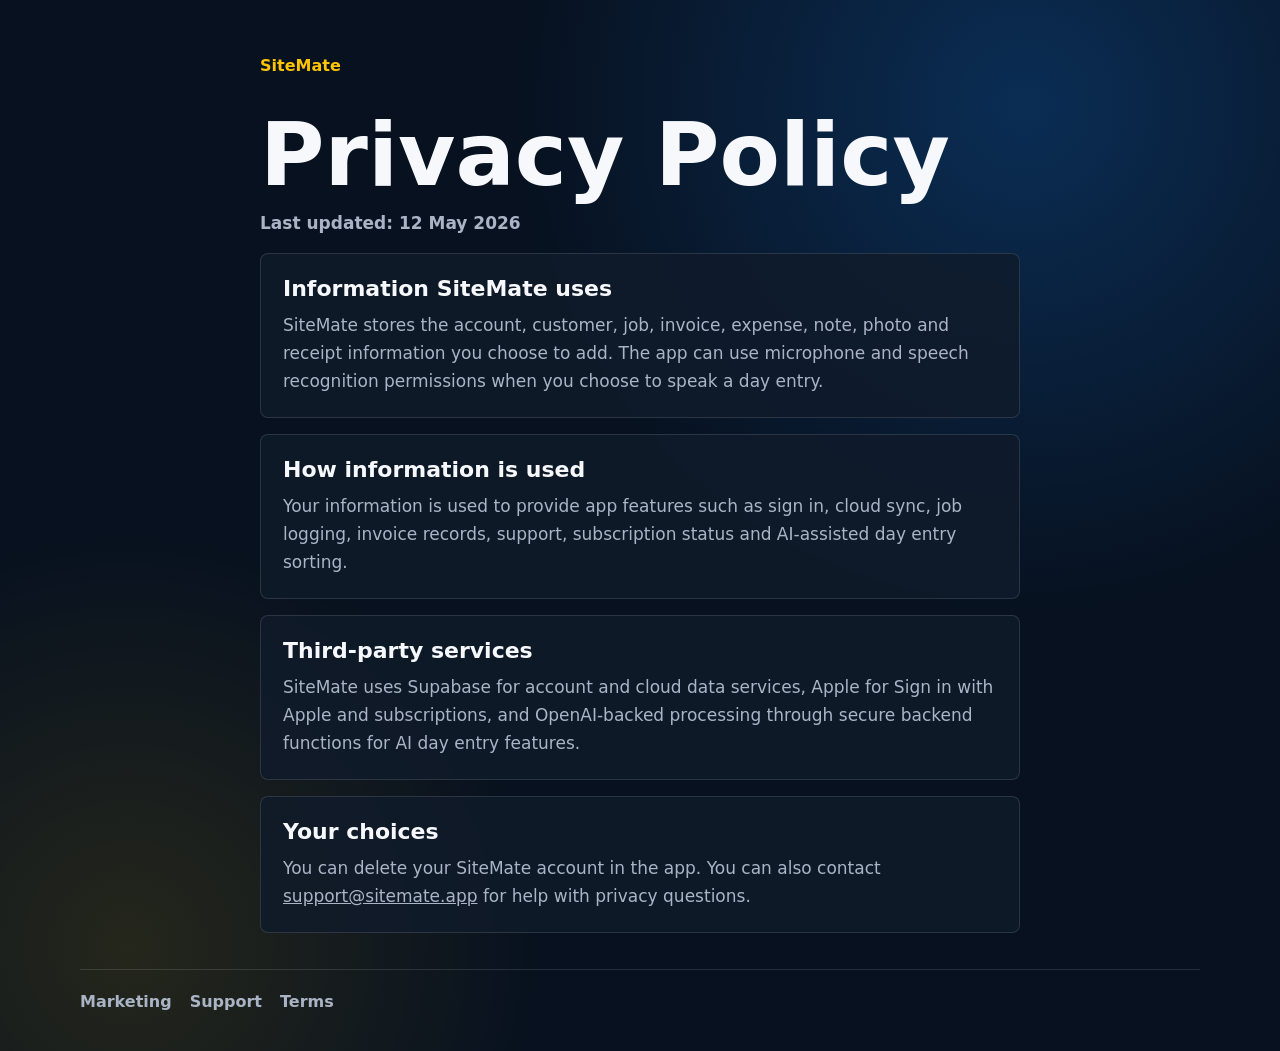
==== privacy.html @ 9e6efddb "Publish SiteMate pages" ====
<!doctype html>
<html lang="en">
<head>
  <meta charset="utf-8">
  <meta name="viewport" content="width=device-width, initial-scale=1">
  <title>SiteMate Privacy Policy</title>
  <meta name="description" content="Privacy policy for SiteMate.">
  <link rel="stylesheet" href="styles.css">
</head>
<body>
  <main class="page narrow">
    <a class="back" href="index.html">SiteMate</a>
    <h1>Privacy Policy</h1>
    <p class="muted">Last updated: 12 May 2026</p>

    <section class="panel">
      <h2>Information SiteMate uses</h2>
      <p>SiteMate stores the account, customer, job, invoice, expense, note, photo and receipt information you choose to add. The app can use microphone and speech recognition permissions when you choose to speak a day entry.</p>
    </section>

    <section class="panel">
      <h2>How information is used</h2>
      <p>Your information is used to provide app features such as sign in, cloud sync, job logging, invoice records, support, subscription status and AI-assisted day entry sorting.</p>
    </section>

    <section class="panel">
      <h2>Third-party services</h2>
      <p>SiteMate uses Supabase for account and cloud data services, Apple for Sign in with Apple and subscriptions, and OpenAI-backed processing through secure backend functions for AI day entry features.</p>
    </section>

    <section class="panel">
      <h2>Your choices</h2>
      <p>You can delete your SiteMate account in the app. You can also contact <a href="mailto:support@sitemate.app">support@sitemate.app</a> for help with privacy questions.</p>
    </section>
  </main>

  <footer>
    <a href="index.html">Marketing</a>
    <a href="support.html">Support</a>
    <a href="terms.html">Terms</a>
  </footer>
</body>
</html>
---- styles.css ----
:root {
  color-scheme: dark;
  --bg: #07111f;
  --panel: #101b2b;
  --text: #f6f8fb;
  --muted: #aab4c5;
  --blue: #1687ff;
  --yellow: #ffc400;
  --line: rgba(255, 255, 255, 0.12);
}

* {
  box-sizing: border-box;
}

body {
  margin: 0;
  min-height: 100vh;
  font-family: Inter, ui-sans-serif, system-ui, -apple-system, BlinkMacSystemFont, "Segoe UI", sans-serif;
  color: var(--text);
  background:
    radial-gradient(circle at 80% 10%, rgba(22, 135, 255, 0.24), transparent 32rem),
    radial-gradient(circle at 10% 90%, rgba(255, 196, 0, 0.12), transparent 26rem),
    var(--bg);
}

a {
  color: inherit;
}

.page {
  width: min(1120px, calc(100% - 40px));
  margin: 0 auto;
  padding: 56px 0 36px;
}

.narrow {
  width: min(760px, calc(100% - 40px));
}

.hero {
  min-height: 58vh;
  display: grid;
  align-content: center;
}

.logo {
  width: 96px;
  height: 96px;
  border-radius: 22px;
  box-shadow: 0 18px 60px rgba(0, 0, 0, 0.34);
}

.eyebrow,
.muted {
  color: var(--muted);
  font-weight: 700;
}

h1 {
  margin: 14px 0 12px;
  font-size: clamp(44px, 8vw, 88px);
  letter-spacing: 0;
  line-height: 0.95;
}

h2 {
  margin: 0 0 10px;
  font-size: 22px;
}

p {
  margin: 0;
  color: var(--muted);
  font-size: 17px;
  line-height: 1.65;
}

.lead {
  max-width: 760px;
  font-size: clamp(20px, 3vw, 28px);
  line-height: 1.35;
}

.actions {
  display: flex;
  gap: 12px;
  flex-wrap: wrap;
  margin-top: 28px;
}

.button {
  display: inline-flex;
  align-items: center;
  justify-content: center;
  min-height: 48px;
  padding: 0 20px;
  border-radius: 8px;
  font-weight: 800;
  text-decoration: none;
}

.primary {
  background: var(--blue);
}

.secondary {
  border: 1px solid var(--line);
  background: rgba(255, 255, 255, 0.05);
}

.grid {
  display: grid;
  grid-template-columns: repeat(4, minmax(0, 1fr));
  gap: 14px;
}

article,
.panel {
  padding: 22px;
  border: 1px solid var(--line);
  border-radius: 8px;
  background: rgba(16, 27, 43, 0.82);
}

.panel {
  margin-top: 16px;
}

.back {
  display: inline-block;
  margin-bottom: 24px;
  color: var(--yellow);
  font-weight: 800;
  text-decoration: none;
}

footer {
  width: min(1120px, calc(100% - 40px));
  margin: 0 auto;
  padding: 22px 0 40px;
  display: flex;
  gap: 18px;
  border-top: 1px solid var(--line);
}

footer a {
  color: var(--muted);
  font-weight: 700;
  text-decoration: none;
}

@media (max-width: 820px) {
  .grid {
    grid-template-columns: 1fr;
  }

  .hero {
    min-height: auto;
    padding-top: 32px;
  }
}
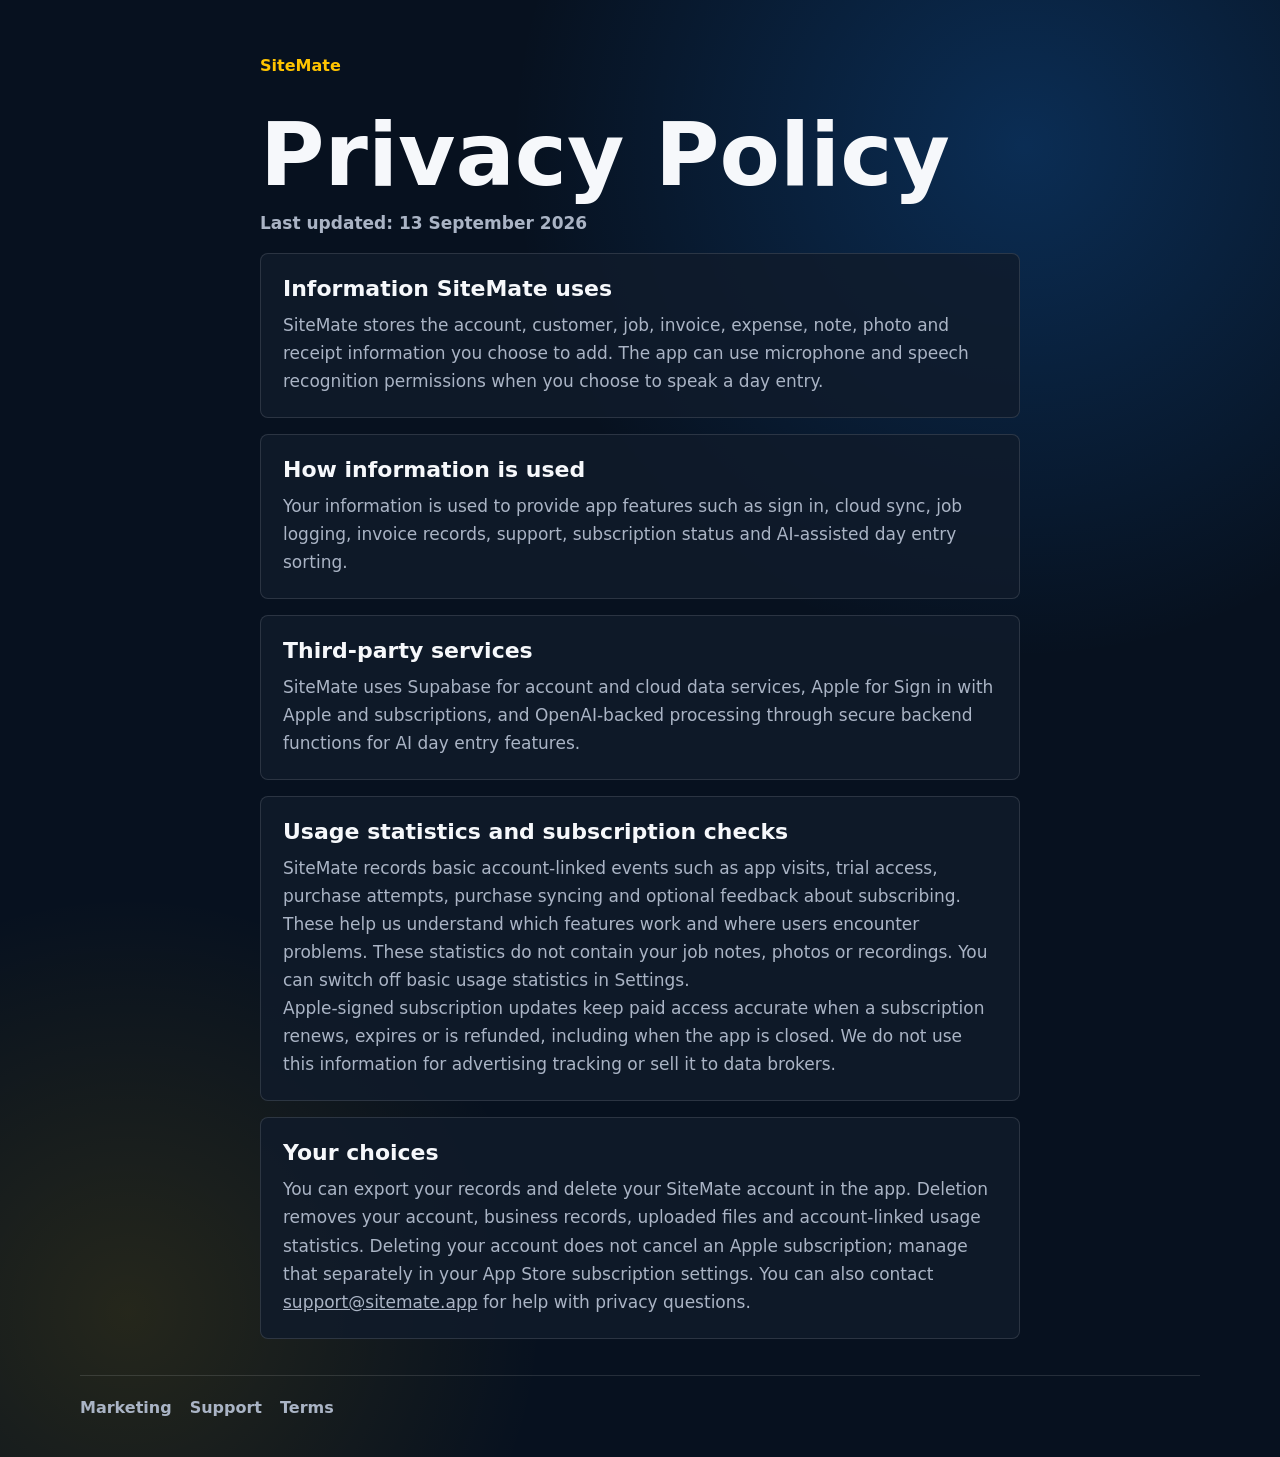
==== commit acf911ae: "Clarify SiteMate usage statistics, subscription sync and data choices" ====
--- a/privacy.html
+++ b/privacy.html
@@ -11,7 +11,7 @@
   <main class="page narrow">
     <a class="back" href="index.html">SiteMate</a>
     <h1>Privacy Policy</h1>
-    <p class="muted">Last updated: 12 May 2026</p>
+    <p class="muted">Last updated: 13 September 2026</p>
 
     <section class="panel">
       <h2>Information SiteMate uses</h2>
@@ -29,8 +29,14 @@
     </section>
 
     <section class="panel">
+      <h2>Usage statistics and subscription checks</h2>
+      <p>SiteMate records basic account-linked events such as app visits, trial access, purchase attempts, purchase syncing and optional feedback about subscribing. These help us understand which features work and where users encounter problems. These statistics do not contain your job notes, photos or recordings. You can switch off basic usage statistics in Settings.</p>
+      <p>Apple-signed subscription updates keep paid access accurate when a subscription renews, expires or is refunded, including when the app is closed. We do not use this information for advertising tracking or sell it to data brokers.</p>
+    </section>
+
+    <section class="panel">
       <h2>Your choices</h2>
-      <p>You can delete your SiteMate account in the app. You can also contact <a href="mailto:support@sitemate.app">support@sitemate.app</a> for help with privacy questions.</p>
+      <p>You can export your records and delete your SiteMate account in the app. Deletion removes your account, business records, uploaded files and account-linked usage statistics. Deleting your account does not cancel an Apple subscription; manage that separately in your App Store subscription settings. You can also contact <a href="mailto:support@sitemate.app">support@sitemate.app</a> for help with privacy questions.</p>
     </section>
   </main>
 
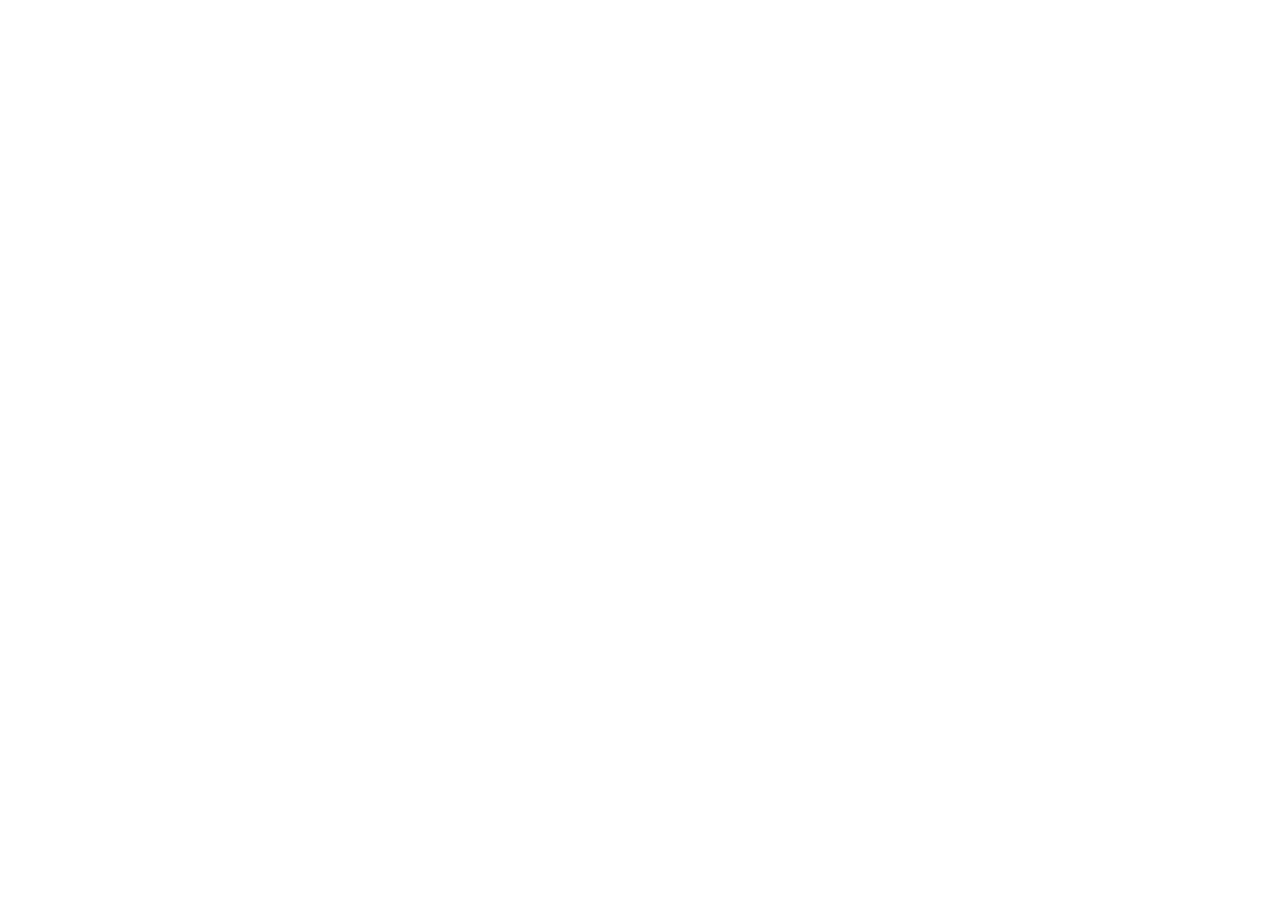
==== commit 2e13d66d: "Redirect original public pages to Days and Dues website" ====
--- a/privacy.html
+++ b/privacy.html
@@ -3,45 +3,52 @@
 <head>
   <meta charset="utf-8">
   <meta name="viewport" content="width=device-width, initial-scale=1">
-  <title>SiteMate Privacy Policy</title>
-  <meta name="description" content="Privacy policy for SiteMate.">
+  <title>Days &amp; Dues Privacy Policy</title>
+  <meta name="description" content="Privacy policy for Days &amp; Dues.">
+  <meta name="theme-color" content="#173e36">
+  <link rel="icon" href="assets/days-and-dues-logo.png">
   <link rel="stylesheet" href="styles.css">
+  <meta http-equiv="refresh" content="0; url=https://banjonay1992.github.io/days-and-dues/privacy.html">
+  <link rel="canonical" href="https://banjonay1992.github.io/days-and-dues/privacy.html">
+  <meta property="og:site_name" content="Days &amp; Dues">
+  <meta property="og:url" content="https://banjonay1992.github.io/days-and-dues/privacy.html">
 </head>
 <body>
+  <p class="page">This page has moved. <a href="https://banjonay1992.github.io/days-and-dues/privacy.html">Continue to the Days &amp; Dues website →</a></p>
   <main class="page narrow">
-    <a class="back" href="index.html">SiteMate</a>
+    <a class="back" href="index.html">Days &amp; Dues</a>
     <h1>Privacy Policy</h1>
-    <p class="muted">Last updated: 13 September 2026</p>
+    <p class="muted">Last updated: 9 October 2026</p>
 
     <section class="panel">
-      <h2>Information SiteMate uses</h2>
-      <p>SiteMate stores the account, customer, job, invoice, expense, note, photo and receipt information you choose to add. The app can use microphone and speech recognition permissions when you choose to speak a day entry.</p>
+      <h2>Information Days &amp; Dues uses</h2>
+      <p>Days &amp; Dues stores the account, client, work, invoice, expense, note, photo and receipt information you choose to add. The app can use microphone and speech recognition permissions when you choose to speak a day entry.</p>
     </section>
 
     <section class="panel">
       <h2>How information is used</h2>
-      <p>Your information is used to provide app features such as sign in, cloud sync, job logging, invoice records, support, subscription status and AI-assisted day entry sorting.</p>
+      <p>Your information is used to provide app features such as sign in, cloud sync, work logging, invoice records, support, subscription status and AI-assisted day entry sorting.</p>
     </section>
 
     <section class="panel">
       <h2>Third-party services</h2>
-      <p>SiteMate uses Supabase for account and cloud data services, Apple for Sign in with Apple and subscriptions, and OpenAI-backed processing through secure backend functions for AI day entry features.</p>
+      <p>Days &amp; Dues uses Supabase for account and cloud data services, Apple for Sign in with Apple and subscriptions, and OpenAI-backed processing through secure backend functions for AI day entry features.</p>
     </section>
 
     <section class="panel">
       <h2>Usage statistics and subscription checks</h2>
-      <p>SiteMate records basic account-linked events such as app visits, trial access, purchase attempts, purchase syncing and optional feedback about subscribing. These help us understand which features work and where users encounter problems. These statistics do not contain your job notes, photos or recordings. You can switch off basic usage statistics in Settings.</p>
+      <p>Days &amp; Dues records basic account-linked events such as app visits, trial access, purchase attempts, purchase syncing and optional feedback about subscribing. These help us understand which features work and where users encounter problems. These statistics do not contain your work notes, photos or recordings. You can switch off basic usage statistics in Settings.</p>
       <p>Apple-signed subscription updates keep paid access accurate when a subscription renews, expires or is refunded, including when the app is closed. We do not use this information for advertising tracking or sell it to data brokers.</p>
     </section>
 
     <section class="panel">
       <h2>Your choices</h2>
-      <p>You can export your records and delete your SiteMate account in the app. Deletion removes your account, business records, uploaded files and account-linked usage statistics. Deleting your account does not cancel an Apple subscription; manage that separately in your App Store subscription settings. You can also contact <a href="mailto:support@sitemate.app">support@sitemate.app</a> for help with privacy questions.</p>
+      <p>You can export your records and delete your Days &amp; Dues account in the app. Deletion removes your account, business records, uploaded files and account-linked usage statistics. Deleting your account does not cancel an Apple subscription; manage that separately in your App Store subscription settings. You can also contact <a href="mailto:nayproductionshq@gmail.com">nayproductionshq@gmail.com</a> for help with privacy questions.</p>
     </section>
   </main>
 
   <footer>
-    <a href="index.html">Marketing</a>
+    <a href="index.html">Home</a>
     <a href="support.html">Support</a>
     <a href="terms.html">Terms</a>
   </footer>
